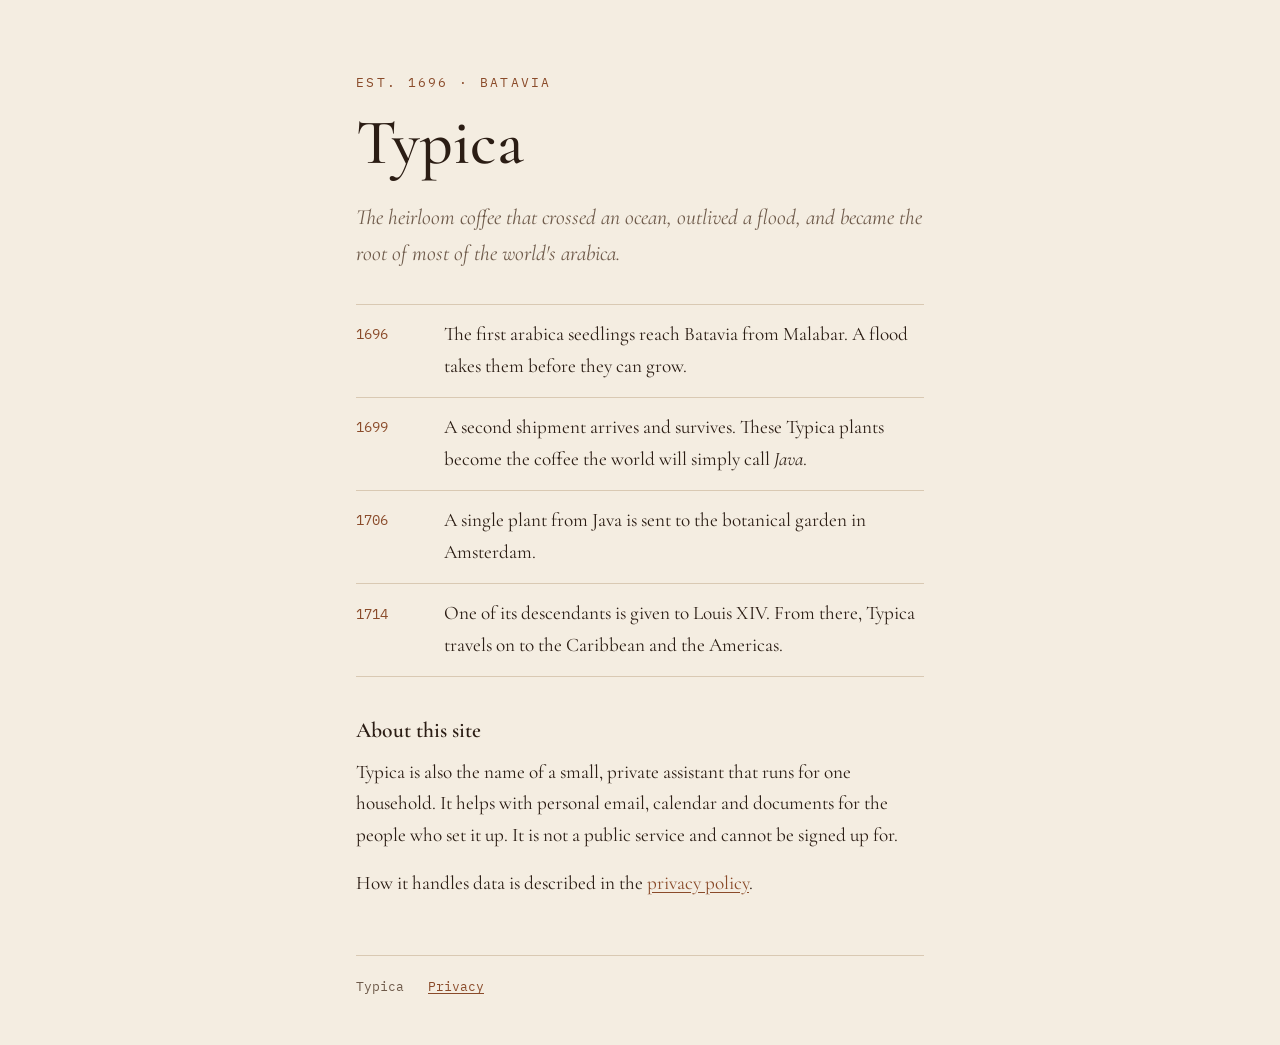
==== index.html @ e1d86f13 "Typica: home and privacy policy pages Co-Authored-By: Claude Opus 5.5 <noreply@anthropic.com>" ====
<!doctype html>
<html lang="en">
<head>
  <meta charset="utf-8">
  <meta name="viewport" content="width=device-width, initial-scale=1">
  <title>Typica</title>
  <meta name="description" content="Typica — a private household assistant, named after the heirloom coffee that came to Java in 1696.">
  <link rel="preconnect" href="https://fonts.googleapis.com">
  <link rel="preconnect" href="https://fonts.gstatic.com" crossorigin>
  <link href="https://fonts.googleapis.com/css2?family=Cormorant+Garamond:ital,wght@0,500;0,600;1,500&family=IBM+Plex+Mono&display=swap" rel="stylesheet">
  <link rel="stylesheet" href="style.css">
</head>
<body>
  <main>
    <p class="mark">Est. 1696 · Batavia</p>
    <h1>Typica</h1>
    <p class="lede">The heirloom coffee that crossed an ocean, outlived a flood, and became the root of most of the world's arabica.</p>

    <ol class="timeline">
      <li><time>1696</time><span>The first arabica seedlings reach Batavia from Malabar. A flood takes them before they can grow.</span></li>
      <li><time>1699</time><span>A second shipment arrives and survives. These Typica plants become the coffee the world will simply call <em>Java</em>.</span></li>
      <li><time>1706</time><span>A single plant from Java is sent to the botanical garden in Amsterdam.</span></li>
      <li><time>1714</time><span>One of its descendants is given to Louis XIV. From there, Typica travels on to the Caribbean and the Americas.</span></li>
    </ol>

    <h2>About this site</h2>
    <p>Typica is also the name of a small, private assistant that runs for one household. It helps with personal email, calendar and documents for the people who set it up. It is not a public service and cannot be signed up for.</p>
    <p>How it handles data is described in the <a href="privacy.html">privacy policy</a>.</p>

    <footer>
      <span>Typica</span>
      <a href="privacy.html">Privacy</a>
    </footer>
  </main>
</body>
</html>
---- style.css ----
:root {
  --paper: #f4ede1;
  --ink: #2b1d14;
  --muted: #6e5a4a;
  --accent: #8a4b2a;
  --rule: #d9c9b3;
  color-scheme: light dark;
}

@media (prefers-color-scheme: dark) {
  :root {
    --paper: #1c1410;
    --ink: #efe4d4;
    --muted: #b8a48f;
    --accent: #d39a6a;
    --rule: #3a2c22;
  }
}

* { box-sizing: border-box; }

body {
  margin: 0;
  background: var(--paper);
  color: var(--ink);
  font-family: "Cormorant Garamond", Georgia, "Times New Roman", serif;
  font-size: 1.2rem;
  line-height: 1.65;
}

main {
  max-width: 38rem;
  margin: 0 auto;
  padding: 4.5rem 1.25rem 3rem;
}

.mark {
  font-family: "IBM Plex Mono", ui-monospace, monospace;
  font-size: 0.8rem;
  letter-spacing: 0.18em;
  text-transform: uppercase;
  color: var(--accent);
  margin: 0 0 1rem;
}

h1 {
  font-weight: 500;
  font-size: clamp(2.6rem, 9vw, 4rem);
  line-height: 1.05;
  margin: 0 0 1.5rem;
}

h2 {
  font-weight: 600;
  font-size: 1.35rem;
  margin: 2.25rem 0 0.5rem;
}

p, li { margin: 0 0 1rem; }

ul { padding-left: 1.2rem; }

a { color: var(--accent); text-underline-offset: 0.18em; }

.lede { font-size: 1.35rem; color: var(--muted); font-style: italic; }

ol.timeline {
  list-style: none;
  padding: 0;
  margin: 2rem 0;
  border-top: 1px solid var(--rule);
}

ol.timeline li {
  display: grid;
  grid-template-columns: 4.5rem 1fr;
  gap: 1rem;
  padding: 0.9rem 0;
  border-bottom: 1px solid var(--rule);
  margin: 0;
}

ol.timeline time {
  font-family: "IBM Plex Mono", ui-monospace, monospace;
  font-size: 0.9rem;
  color: var(--accent);
  padding-top: 0.2rem;
}

footer {
  margin-top: 3.5rem;
  padding-top: 1.25rem;
  border-top: 1px solid var(--rule);
  font-family: "IBM Plex Mono", ui-monospace, monospace;
  font-size: 0.8rem;
  color: var(--muted);
  display: flex;
  flex-wrap: wrap;
  gap: 0.5rem 1.5rem;
}
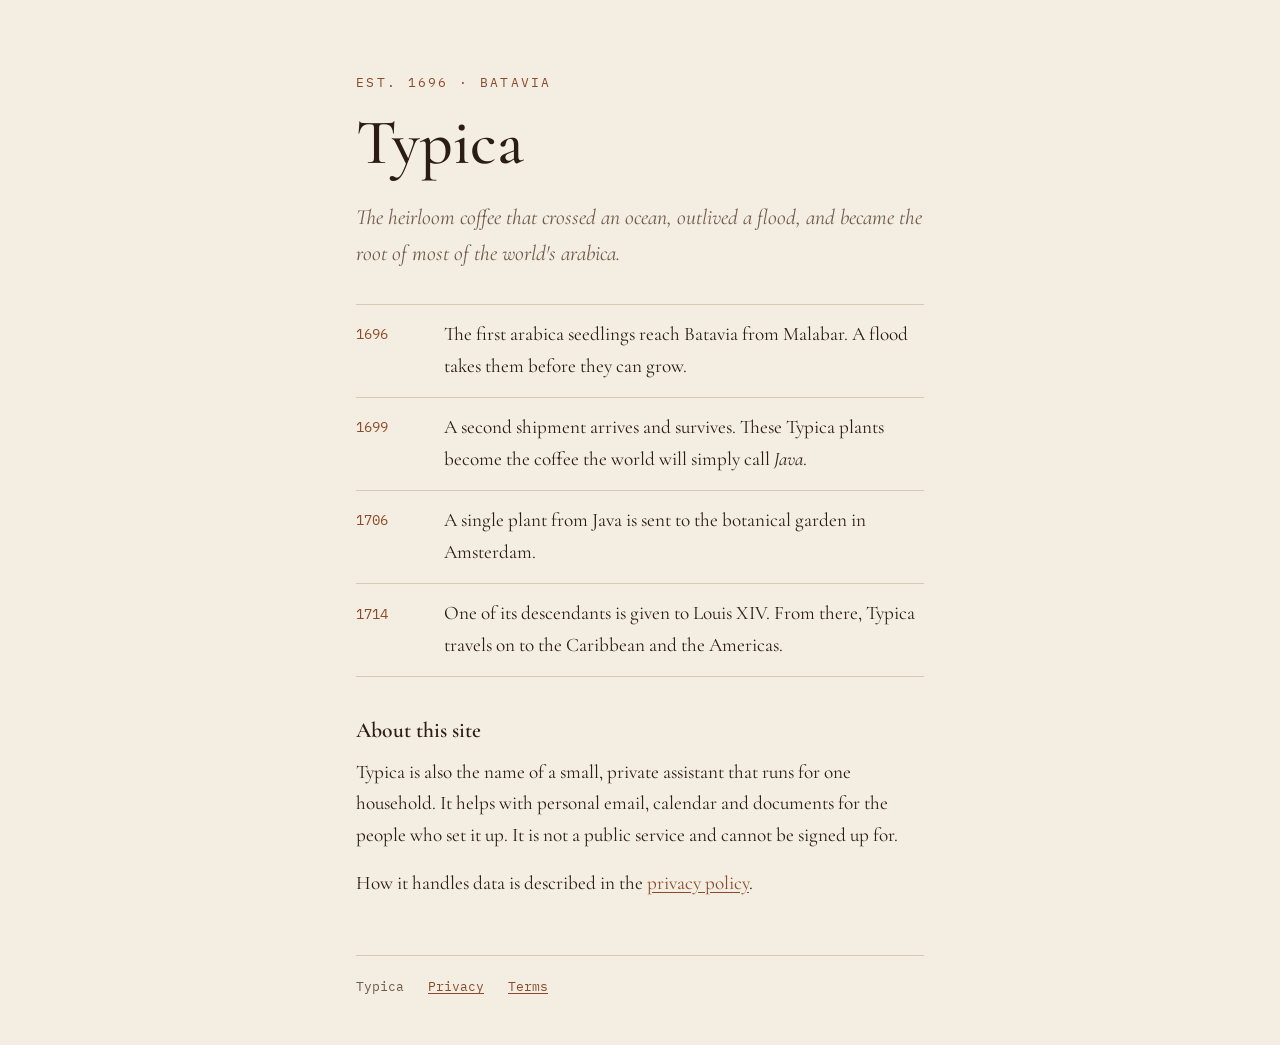
==== commit 4edf1106: "Add Terms of Service page Co-Authored-By: Claude Opus 5.5 <noreply@anthropic.com>" ====
--- a/index.html
+++ b/index.html
@@ -30,6 +30,7 @@
     <footer>
       <span>Typica</span>
       <a href="privacy.html">Privacy</a>
+      <a href="terms.html">Terms</a>
     </footer>
   </main>
 </body>
